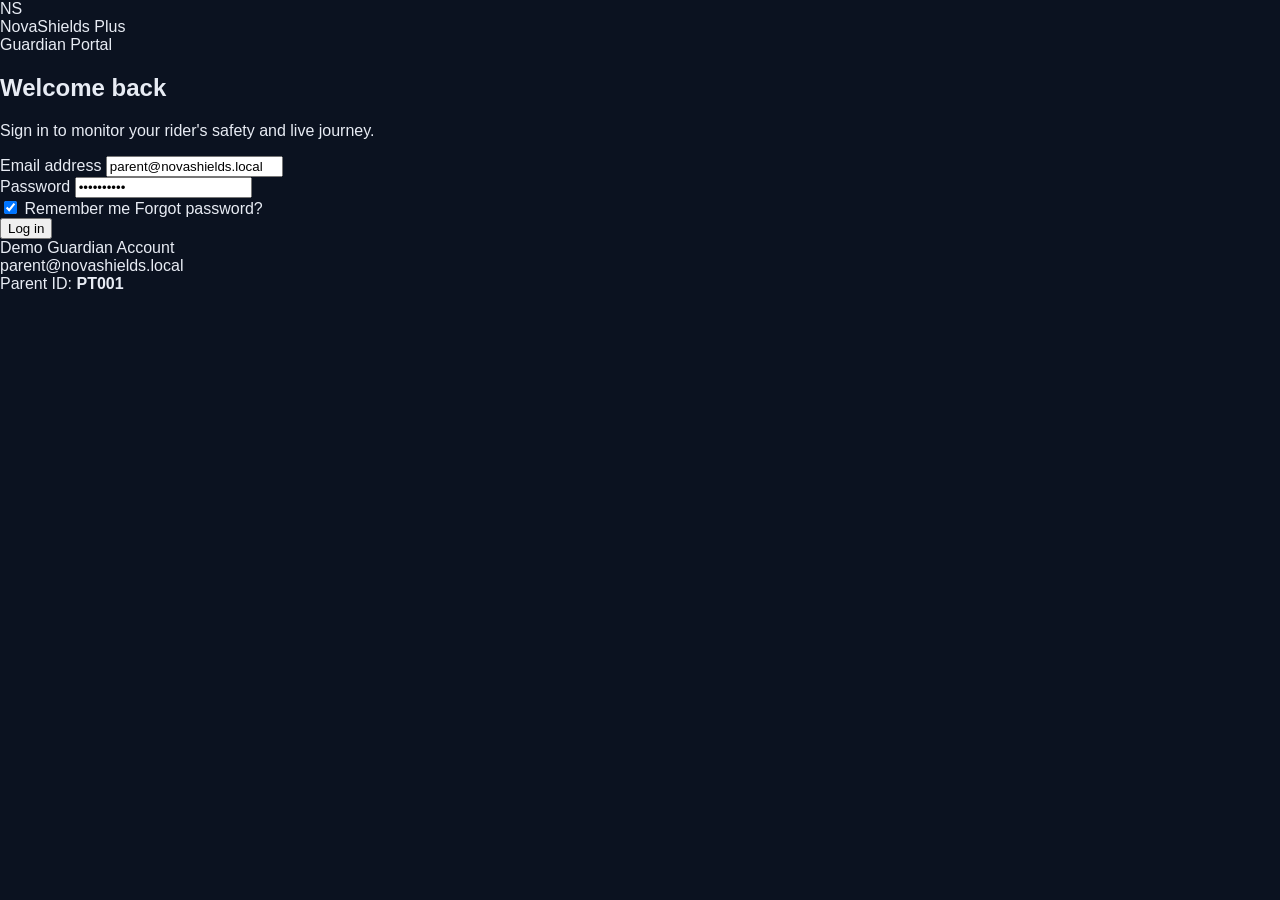
==== frontend/guardian-dashboard/index.html @ 0e2a2e06 "Initial commit" ====
<!DOCTYPE html>
<html lang="en">

<head>

    <meta charset="UTF-8">

    <meta
        name="viewport"
        content="width=device-width, initial-scale=1.0"
    >

    <title>NovaShields Plus — Guardian Login</title>

    <link
        rel="stylesheet"
        href="../shared-base.css"
    >

    <link
        rel="stylesheet"
        href="css/guardian.css"
    >

</head>

<body>

    <main class="guardian-login-page">

        <section class="guardian-login-card">

            <!-- BRAND -->

            <div class="guardian-login-brand">

                <div class="guardian-logo">
                    NS
                </div>

                <div>

                    <div class="guardian-brand-title">
                        NovaShields Plus
                    </div>

                    <div class="guardian-brand-subtitle">
                        Guardian Portal
                    </div>

                </div>

            </div>


            <!-- HEADING -->

            <div class="guardian-login-heading">

                <h1>
                    Welcome back
                </h1>

                <p>
                    Sign in to monitor your rider's
                    safety and live journey.
                </p>

            </div>


            <!-- ERROR -->

            <div
                class="ns-error"
                id="errorBox"
            ></div>


            <!-- LOGIN -->

            <form id="loginForm">

                <div class="guardian-field">

                    <label for="email">
                        Email address
                    </label>

                    <input
                        type="email"
                        id="email"
                        value="parent@novashields.local"
                        autocomplete="email"
                        placeholder="Enter your email"
                        required
                    >

                </div>


                <div class="guardian-field">

                    <label for="password">
                        Password
                    </label>

                    <input
                        type="password"
                        id="password"
                        value="Nova@12345"
                        autocomplete="current-password"
                        placeholder="Enter your password"
                        required
                    >

                </div>


                <div class="guardian-login-options">

                    <label class="remember-option">

                        <input
                            type="checkbox"
                            id="rememberMe"
                            checked
                        >

                        <span>
                            Remember me
                        </span>

                    </label>

                    <span class="forgot-password">
                        Forgot password?
                    </span>

                </div>


                <button
                    type="submit"
                    class="guardian-login-button"
                    id="submitBtn"
                >
                    Log in
                </button>

            </form>


            <!-- DEMO -->

            <div class="guardian-demo">

                <div class="guardian-demo-title">
                    Demo Guardian Account
                </div>

                <div>
                    parent@novashields.local
                </div>

                <div>
                    Parent ID:
                    <strong>PT001</strong>
                </div>

            </div>

        </section>

    </main>


    <!-- API -->

    <script src="../shared-config.js"></script>

    <script src="../shared-api.js"></script>

    <script src="js/auth.js"></script>

</body>

</html>
---- frontend/shared-base.css ----
:root {
  --ns-bg: #0b1220;
  --ns-surface: #121a2b;
  --ns-surface-2: #1a2438;
  --ns-border: #263149;
  --ns-text: #e8ecf4;
  --ns-text-dim: #93a0bb;
  --ns-accent: #3dd9a3;
  --ns-accent-dark: #1f9d73;
  --ns-danger: #ff5c6c;
  --ns-warning: #ffb84d;
  --ns-radius: 12px;
  font-family: "Segoe UI", Roboto, Helvetica, Arial, sans-serif;
}

* { box-sizing: border-box; }

body {
  margin: 0;
  background: var(--ns-bg);
  color: var(--ns-text);
  min-height: 100vh;
}

.ns-center-screen {
  min-height: 100vh;
  display: flex;
  align-items: center;
  justify-content: center;
  padding: 24px;
}

.ns-card {
  background: var(--ns-surface);
  border: 1px solid var(--ns-border);
  border-radius: var(--ns-radius);
  padding: 32px;
  width: 100%;
  max-width: 380px;
}

.ns-brand {
  display: flex;
  align-items: center;
  gap: 10px;
  margin-bottom: 24px;
}

.ns-brand-dot {
  width: 10px;
  height: 10px;
  border-radius: 50%;
  background: var(--ns-accent);
  box-shadow: 0 0 12px var(--ns-accent);
}

.ns-brand-name {
  font-weight: 700;
  font-size: 18px;
  letter-spacing: 0.2px;
}

.ns-subtitle {
  color: var(--ns-text-dim);
  font-size: 13px;
  margin: -18px 0 20px;
}

.ns-field {
  margin-bottom: 16px;
}

.ns-field label {
  display: block;
  font-size: 13px;
  color: var(--ns-text-dim);
  margin-bottom: 6px;
}

.ns-field input, .ns-field select {
  width: 100%;
  padding: 10px 12px;
  background: var(--ns-surface-2);
  border: 1px solid var(--ns-border);
  border-radius: 8px;
  color: var(--ns-text);
  font-size: 14px;
}

.ns-field input:focus, .ns-field select:focus {
  outline: none;
  border-color: var(--ns-accent);
}

.ns-btn {
  width: 100%;
  padding: 11px;
  border-radius: 8px;
  border: none;
  background: var(--ns-accent);
  color: #06231a;
  font-weight: 700;
  font-size: 14px;
  cursor: pointer;
}

.ns-btn:hover { background: var(--ns-accent-dark); color: white; }
.ns-btn:disabled { opacity: 0.6; cursor: not-allowed; }

.ns-error {
  background: rgba(255, 92, 108, 0.12);
  border: 1px solid var(--ns-danger);
  color: var(--ns-danger);
  padding: 10px 12px;
  border-radius: 8px;
  font-size: 13px;
  margin-bottom: 16px;
  display: none;
}

.ns-error.show { display: block; }

.ns-hint {
  text-align: center;
  color: var(--ns-text-dim);
  font-size: 12px;
  margin-top: 16px;
}

.ns-topbar {
  display: flex;
  align-items: center;
  justify-content: space-between;
  padding: 14px 24px;
  background: var(--ns-surface);
  border-bottom: 1px solid var(--ns-border);
}

.ns-badge {
  font-size: 11px;
  padding: 3px 8px;
  border-radius: 999px;
  background: var(--ns-surface-2);
  color: var(--ns-text-dim);
  border: 1px solid var(--ns-border);
}

.ns-empty-state {
  text-align: center;
  color: var(--ns-text-dim);
  padding: 60px 20px;
}
---- frontend/guardian-dashboard/css/guardian.css ----
/* ============================================================
   GUARDIAN DASHBOARD
   ============================================================ */

.ns-dashboard {
    max-width: 1350px;
    margin: 0 auto;
    padding: 48px 32px 70px;
}


/* ============================================================
   HEADER
   ============================================================ */

.dashboard-header {
    display: flex;
    align-items: center;
    justify-content: space-between;
    gap: 20px;
    margin-bottom: 32px;
}

.dashboard-header h1 {
    margin: 0;
    font-size: 36px;
    line-height: 1.2;
}

.dashboard-header p {
    margin-top: 10px;
    color: #8ea0bd;
    font-size: 16px;
}


.status-pill {
    border: 1px solid rgba(62, 211, 165, 0.3);
    background: rgba(62, 211, 165, 0.08);
    color: #3ed3a5;
    padding: 12px 20px;
    border-radius: 999px;
    white-space: nowrap;
    font-weight: 700;
}


/* ============================================================
   SUMMARY
   ============================================================ */

.summary-grid {
    display: grid;
    grid-template-columns: repeat(6, 1fr);
    gap: 14px;
    margin-bottom: 48px;
}

.summary-card {
    background: #111a2b;
    border: 1px solid #24324a;
    border-radius: 16px;
    padding: 24px 22px;
    min-height: 110px;
}

.summary-card span {
    display: block;
    color: #8ea0bd;
    font-size: 13px;
    margin-bottom: 16px;
}

.summary-card strong {
    font-size: 30px;
    color: #f5f7fb;
}


/* ============================================================
   RIDERS
   ============================================================ */

.riders-section {
    margin-top: 10px;
}

.riders-section h2 {
    margin-bottom: 20px;
    font-size: 24px;
}

.riders-grid {
    display: grid;
    grid-template-columns: 1fr;
    gap: 18px;
}


/* ============================================================
   RIDER CARD
   ============================================================ */

.rider-card {
    background: #111a2b;
    border: 1px solid #24324a;
    border-radius: 18px;
    padding: 26px;
    transition:
        transform 0.2s ease,
        border-color 0.2s ease;
}

.rider-card:hover {
    transform: translateY(-2px);
    border-color: #344865;
}


.rider-card-header {
    display: flex;
    align-items: flex-start;
    justify-content: space-between;
    gap: 20px;
    margin-bottom: 22px;
}

.rider-card-header h3 {
    margin: 0 0 8px;
    font-size: 22px;
}

.rider-card-header span {
    color: #7890b2;
    font-size: 13px;
}


.safety-status {
    padding: 7px 14px;
    border-radius: 999px;
    font-size: 12px;
    font-weight: 700;
    text-transform: capitalize;
    border: 1px solid transparent;
}

.safety-status.online,
.safety-status.safe {
    color: #3ed3a5;
    background: rgba(62, 211, 165, 0.08);
    border-color: rgba(62, 211, 165, 0.3);
}

.safety-status.at_risk {
    color: #ffb84d;
    background: rgba(255, 184, 77, 0.08);
    border-color: rgba(255, 184, 77, 0.3);
}

.safety-status.danger {
    color: #ff6875;
    background: rgba(255, 104, 117, 0.08);
    border-color: rgba(255, 104, 117, 0.3);
}

.safety-status.offline,
.safety-status.unknown {
    color: #ffb84d;
    background: rgba(255, 184, 77, 0.08);
    border-color: rgba(255, 184, 77, 0.3);
}


/* ============================================================
   VEHICLE
   ============================================================ */

.vehicle-info {
    background: #0b1323;
    border-radius: 14px;
    padding: 20px;
    margin-bottom: 18px;
}

.vehicle-info strong {
    display: block;
    font-size: 17px;
    margin-bottom: 7px;
}

.vehicle-info span {
    color: #7e96b8;
    font-size: 14px;
}


/* ============================================================
   TELEMETRY
   ============================================================ */

.telemetry-grid {
    display: grid;
    grid-template-columns: repeat(3, 1fr);
    gap: 12px;
}

.telemetry-grid > div {
    background: #0b1323;
    border-radius: 12px;
    padding: 16px;
}

.telemetry-grid small {
    display: block;
    color: #7890b2;
    font-size: 12px;
    margin-bottom: 8px;
}

.telemetry-grid strong {
    font-size: 15px;
}


/* ============================================================
   SAFETY ROW
   ============================================================ */

.rider-safety-row {
    margin-top: 16px;
    padding: 12px 14px;
    border-top: 1px solid #24324a;
    border-bottom: 1px solid #24324a;
    display: flex;
    justify-content: space-between;
    gap: 20px;
    color: #7890b2;
    font-size: 12px;
}

.rider-safety-row strong {
    color: #f4f7fb;
    text-transform: capitalize;
}


/* ============================================================
   RIDER FOOTER
   ============================================================ */

.rider-footer {
    display: flex;
    align-items: center;
    justify-content: space-between;
    gap: 15px;
    padding-top: 16px;
    color: #7890b2;
    font-size: 12px;
}


/* ============================================================
   LIVE TRACKING
   ============================================================ */

.tracking-section {
    margin-top: 52px;
}


.section-heading-row {
    display: flex;
    justify-content: space-between;
    align-items: flex-end;
    gap: 20px;
    margin-bottom: 20px;
}

.section-heading-row h2 {
    margin: 0;
    font-size: 24px;
}

.section-subtitle {
    margin: 7px 0 0;
    color: #7890b2;
    font-size: 13px;
}

.tracking-count {
    color: #3ed3a5;
    font-size: 13px;
    font-weight: 700;
}


/* ============================================================
   TRACKING LAYOUT
   ============================================================ */

.tracking-layout {
    display: grid;
    grid-template-columns: minmax(0, 1fr) 380px;
    gap: 20px;
}


/* ============================================================
   MAP
   ============================================================ */

.map-card {
    background: #111a2b;
    border: 1px solid #24324a;
    border-radius: 18px;
    overflow: hidden;
    min-height: 430px;
}

#guardianMap {
    width: 100%;
    height: 430px;
}


/* ============================================================
   LEAFLET DARK POPUP
   ============================================================ */

.leaflet-popup-content-wrapper {
    background: #111a2b;
    color: #f4f7fb;
    border: 1px solid #24324a;
}

.leaflet-popup-tip {
    background: #111a2b;
}

.leaflet-popup-content {
    margin: 14px 16px;
}


.map-popup strong {
    display: block;
    font-size: 14px;
    margin-bottom: 8px;
}

.map-popup span {
    display: block;
    margin-top: 5px;
    color: #8ea0bd;
    font-size: 12px;
}


/* ============================================================
   ACTIVITY
   ============================================================ */

.activity-card {
    background: #111a2b;
    border: 1px solid #24324a;
    border-radius: 18px;
    padding: 20px;
    max-height: 430px;
    overflow-y: auto;
}

.activity-header {
    margin-bottom: 10px;
}

.activity-header h3 {
    margin: 0;
    font-size: 18px;
}

.activity-header p {
    margin: 5px 0 0;
    color: #7890b2;
    font-size: 12px;
}


.activity-item {
    padding: 15px 0;
    border-bottom: 1px solid #24324a;
}

.activity-item:last-child {
    border-bottom: none;
}


.activity-title {
    font-weight: 700;
    font-size: 14px;
    color: #f4f7fb;
}


.activity-message {
    margin-top: 6px;
    color: #8ea0bd;
    font-size: 12px;
    line-height: 1.5;
}


.activity-meta {
    display: flex;
    align-items: center;
    justify-content: space-between;
    gap: 8px;
    margin-top: 10px;
    color: #6f819e;
    font-size: 10px;
}


.activity-severity {
    font-weight: 700;
    text-transform: uppercase;
}

.activity-severity.high {
    color: #ff6875;
}

.activity-severity.medium {
    color: #ffb84d;
}

.activity-severity.low {
    color: #3ed3a5;
}


/* ============================================================
   EMPTY / ERROR
   ============================================================ */

.empty-card {
    background: #111a2b;
    border: 1px solid #24324a;
    border-radius: 16px;
    padding: 30px;
    color: #7890b2;
    text-align: center;
}

.ns-error-state {
    background: #111a2b;
    border: 1px solid #ff6875;
    border-radius: 16px;
    padding: 30px;
}

.ns-error-state h2 {
    margin-top: 0;
    color: #ff6875;
}

.ns-error-state p {
    color: #8ea0bd;
}


/* ============================================================
   RESPONSIVE
   ============================================================ */

@media (max-width: 1100px) {

    .summary-grid {
        grid-template-columns:
            repeat(3, 1fr);
    }

    .tracking-layout {
        grid-template-columns: 1fr;
    }

    .activity-card {
        max-height: none;
    }

}


@media (max-width: 700px) {

    .ns-dashboard {
        padding: 30px 18px 50px;
    }

    .dashboard-header {
        flex-direction: column;
        align-items: flex-start;
    }

    .dashboard-header h1 {
        font-size: 28px;
    }

    .summary-grid {
        grid-template-columns:
            repeat(2, 1fr);
    }

    .telemetry-grid {
        grid-template-columns: 1fr;
    }

    .rider-footer {
        flex-direction: column;
        align-items: flex-start;
    }

    .rider-safety-row {
        flex-direction: column;
        gap: 8px;
    }

}


@media (max-width: 450px) {

    .summary-grid {
        grid-template-columns: 1fr;
    }

    .rider-card {
        padding: 18px;
    }

}
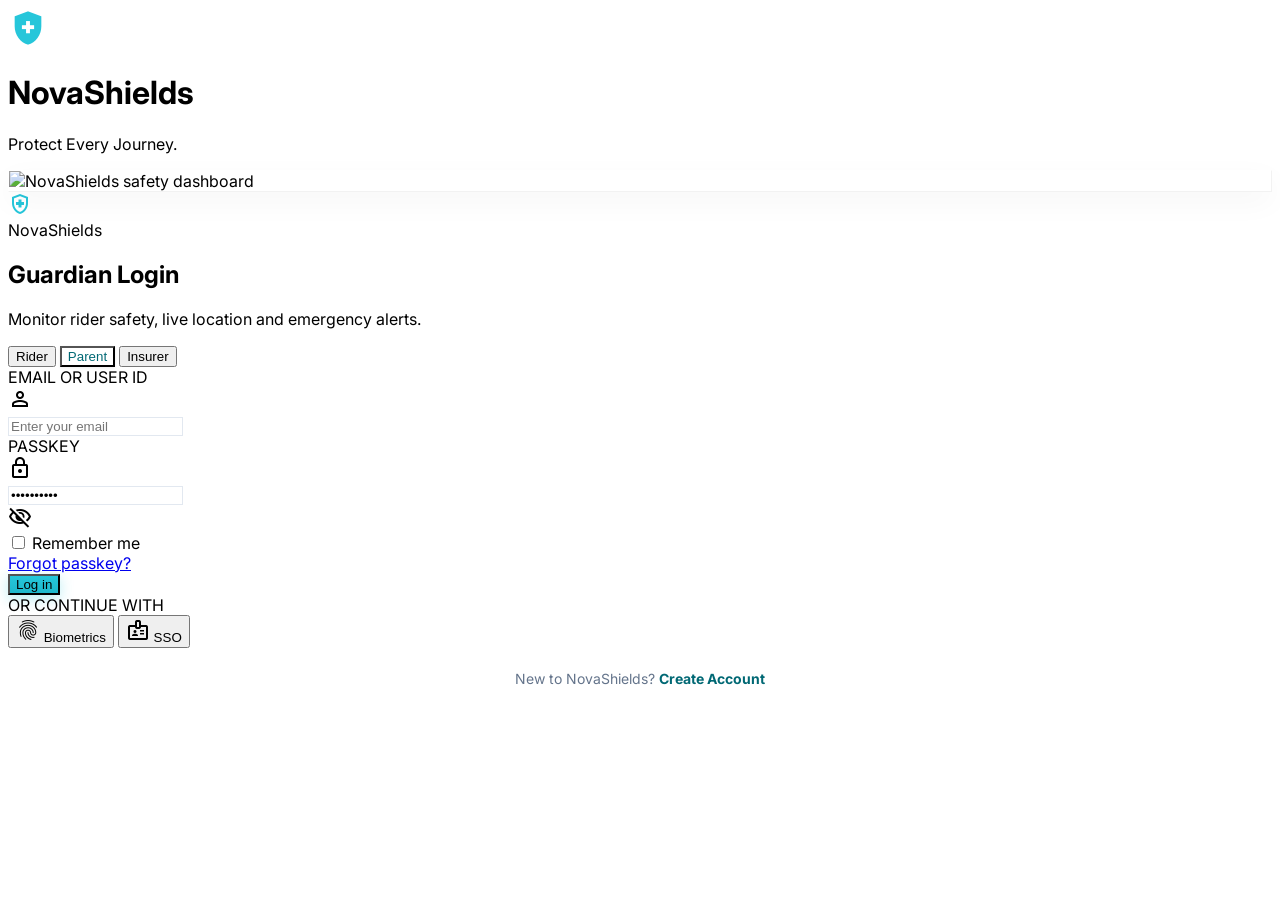
==== commit 543d39c0: "Update NovaShields frontend and documentation" ====
--- a/frontend/guardian-dashboard/index.html
+++ b/frontend/guardian-dashboard/index.html
@@ -1,188 +1,13 @@
 <!DOCTYPE html>
 <html lang="en">
-
 <head>
-
-    <meta charset="UTF-8">
-
-    <meta
-        name="viewport"
-        content="width=device-width, initial-scale=1.0"
-    >
-
-    <title>NovaShields Plus — Guardian Login</title>
-
-    <link
-        rel="stylesheet"
-        href="../shared-base.css"
-    >
-
-    <link
-        rel="stylesheet"
-        href="css/guardian.css"
-    >
-
+<meta charset="UTF-8">
+<meta name="viewport" content="width=device-width, initial-scale=1.0">
+<title>NovaShields</title>
 </head>
-
 <body>
-
-    <main class="guardian-login-page">
-
-        <section class="guardian-login-card">
-
-            <!-- BRAND -->
-
-            <div class="guardian-login-brand">
-
-                <div class="guardian-logo">
-                    NS
-                </div>
-
-                <div>
-
-                    <div class="guardian-brand-title">
-                        NovaShields Plus
-                    </div>
-
-                    <div class="guardian-brand-subtitle">
-                        Guardian Portal
-                    </div>
-
-                </div>
-
-            </div>
-
-
-            <!-- HEADING -->
-
-            <div class="guardian-login-heading">
-
-                <h1>
-                    Welcome back
-                </h1>
-
-                <p>
-                    Sign in to monitor your rider's
-                    safety and live journey.
-                </p>
-
-            </div>
-
-
-            <!-- ERROR -->
-
-            <div
-                class="ns-error"
-                id="errorBox"
-            ></div>
-
-
-            <!-- LOGIN -->
-
-            <form id="loginForm">
-
-                <div class="guardian-field">
-
-                    <label for="email">
-                        Email address
-                    </label>
-
-                    <input
-                        type="email"
-                        id="email"
-                        value="parent@novashields.local"
-                        autocomplete="email"
-                        placeholder="Enter your email"
-                        required
-                    >
-
-                </div>
-
-
-                <div class="guardian-field">
-
-                    <label for="password">
-                        Password
-                    </label>
-
-                    <input
-                        type="password"
-                        id="password"
-                        value="Nova@12345"
-                        autocomplete="current-password"
-                        placeholder="Enter your password"
-                        required
-                    >
-
-                </div>
-
-
-                <div class="guardian-login-options">
-
-                    <label class="remember-option">
-
-                        <input
-                            type="checkbox"
-                            id="rememberMe"
-                            checked
-                        >
-
-                        <span>
-                            Remember me
-                        </span>
-
-                    </label>
-
-                    <span class="forgot-password">
-                        Forgot password?
-                    </span>
-
-                </div>
-
-
-                <button
-                    type="submit"
-                    class="guardian-login-button"
-                    id="submitBtn"
-                >
-                    Log in
-                </button>
-
-            </form>
-
-
-            <!-- DEMO -->
-
-            <div class="guardian-demo">
-
-                <div class="guardian-demo-title">
-                    Demo Guardian Account
-                </div>
-
-                <div>
-                    parent@novashields.local
-                </div>
-
-                <div>
-                    Parent ID:
-                    <strong>PT001</strong>
-                </div>
-
-            </div>
-
-        </section>
-
-    </main>
-
-
-    <!-- API -->
-
-    <script src="../shared-config.js"></script>
-
-    <script src="../shared-api.js"></script>
-
-    <script src="js/auth.js"></script>
-
+<script>
+window.location.replace("../login/index.html");
+</script>
 </body>
-
-</html>+</html>
